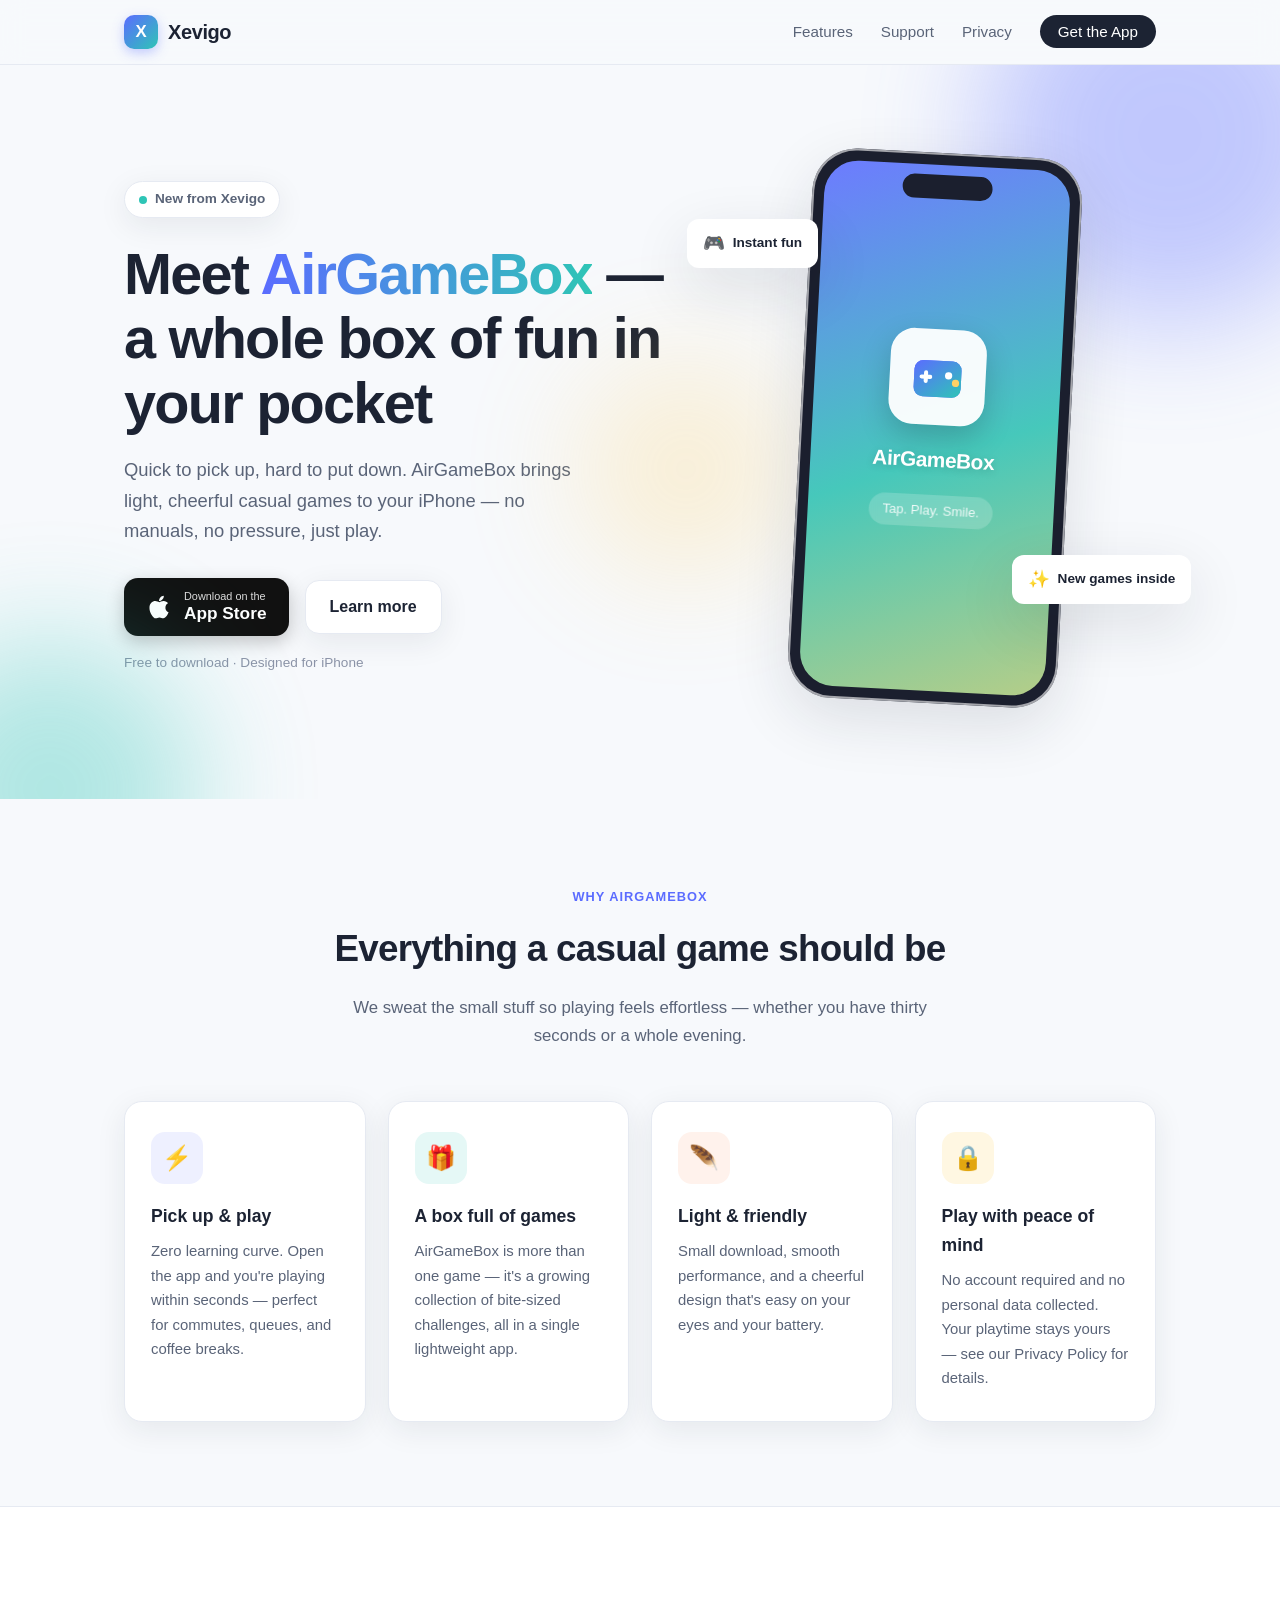
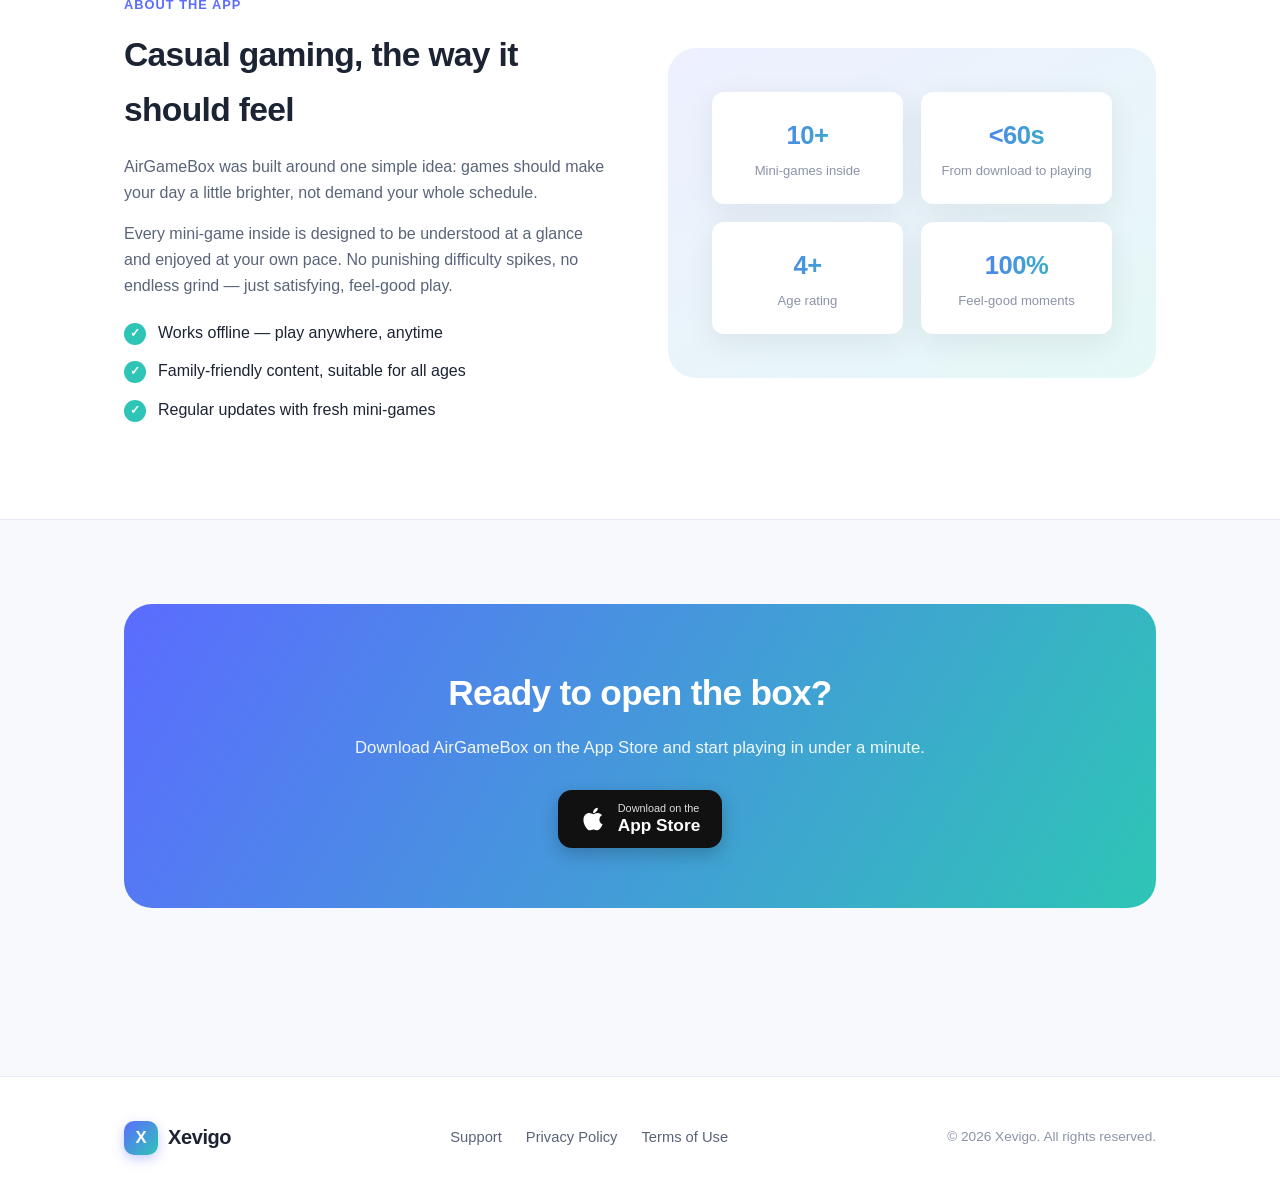
==== index.html @ 73c0d694 "establish airgamebox website" ====
<!DOCTYPE html>
<html lang="en">
<head>
  <meta charset="UTF-8">
  <meta name="viewport" content="width=device-width, initial-scale=1.0">
  <title>Xevigo — Home of AirGameBox</title>
  <meta name="description" content="Xevigo makes light, joyful mobile games. Download AirGameBox — a fresh box of casual fun, free on the App Store.">
  <link rel="icon" href="data:image/svg+xml,%3Csvg xmlns='http://www.w3.org/2000/svg' viewBox='0 0 64 64'%3E%3Crect width='64' height='64' rx='14' fill='%235b6cff'/%3E%3Ctext x='32' y='44' font-size='34' font-weight='bold' font-family='Arial' fill='white' text-anchor='middle'%3EX%3C/text%3E%3C/svg%3E">
  <link rel="stylesheet" href="/assets/style.css">
</head>
<body>

  <header class="site-header">
    <div class="container nav">
      <a href="/" class="logo">
        <span class="logo-mark">X</span>
        Xevigo
      </a>
      <ul class="nav-links">
        <li class="hide-mobile"><a href="/#features">Features</a></li>
        <li><a href="/support/">Support</a></li>
        <li class="hide-mobile"><a href="/privacy/">Privacy</a></li>
        <li><a href="/#download" class="nav-cta">Get the App</a></li>
      </ul>
    </div>
  </header>

  <!-- Hero -->
  <section class="hero">
    <div class="blob blob-1"></div>
    <div class="blob blob-2"></div>
    <div class="blob blob-3"></div>
    <div class="container hero-inner">
      <div class="hero-text">
        <span class="hero-badge"><span class="dot"></span> New from Xevigo</span>
        <h1>Meet <span class="grad">AirGameBox</span> — a whole box of fun in your pocket</h1>
        <p class="lede">Quick to pick up, hard to put down. AirGameBox brings light, cheerful casual games to your iPhone — no manuals, no pressure, just play.</p>
        <div class="hero-actions">
          <a href="#download" class="appstore-btn" aria-label="Download on the App Store">
            <svg class="apple-icon" viewBox="0 0 384 512" xmlns="http://www.w3.org/2000/svg" aria-hidden="true"><path d="M318.7 268.7c-.2-36.7 16.4-64.4 50-84.8-18.8-26.9-47.2-41.7-84.7-44.6-35.5-2.8-74.3 20.7-88.5 20.7-15 0-49.4-19.7-76.4-19.7C63.3 141.2 4 184.8 4 273.5q0 39.3 14.4 81.2c12.8 36.7 59 126.7 107.2 125.2 25.2-.6 43-17.9 75.8-17.9 31.8 0 48.3 17.9 76.4 17.9 48.6-.7 90.4-82.5 102.6-119.3-65.2-30.7-61.7-90-61.7-91.9zm-56.6-164.2c27.3-32.4 24.8-61.9 24-72.5-24.1 1.4-52 16.4-67.9 34.9-17.5 19.8-27.8 44.3-25.6 71.9 26.1 2 49.9-11.4 69.5-34.3z"/></svg>
            <span class="btn-text"><small>Download on the</small><strong>App Store</strong></span>
          </a>
          <a href="#about" class="btn-secondary">Learn more</a>
        </div>
        <p class="hero-note">Free to download · Designed for iPhone</p>
      </div>

      <div class="phone-wrap">
        <div class="phone">
          <div class="phone-screen">
            <div class="phone-notch"></div>
            <div class="app-icon-big">
              <svg viewBox="0 0 64 64" xmlns="http://www.w3.org/2000/svg" aria-hidden="true">
                <rect x="6" y="14" width="52" height="40" rx="10" fill="#5b6cff"/>
                <rect x="6" y="14" width="52" height="40" rx="10" fill="url(#g1)"/>
                <defs>
                  <linearGradient id="g1" x1="0" y1="0" x2="1" y2="1">
                    <stop offset="0" stop-color="#5b6cff"/>
                    <stop offset="1" stop-color="#2ec5b6"/>
                  </linearGradient>
                </defs>
                <circle cx="44" cy="30" r="4" fill="#fff"/>
                <circle cx="52" cy="38" r="4" fill="#ffd166"/>
                <rect x="12" y="30" width="14" height="4.5" rx="2.25" fill="#fff"/>
                <rect x="16.75" y="25.25" width="4.5" height="14" rx="2.25" fill="#fff"/>
              </svg>
            </div>
            <div class="app-name">AirGameBox</div>
            <div class="app-tag">Tap. Play. Smile.</div>
          </div>
        </div>
        <div class="float-chip chip-1"><span class="emoji">🎮</span> Instant fun</div>
        <div class="float-chip chip-2"><span class="emoji">✨</span> New games inside</div>
      </div>
    </div>
  </section>

  <!-- Features -->
  <section class="section" id="features">
    <div class="container">
      <div class="section-head">
        <span class="eyebrow">Why AirGameBox</span>
        <h2>Everything a casual game should be</h2>
        <p>We sweat the small stuff so playing feels effortless — whether you have thirty seconds or a whole evening.</p>
      </div>
      <div class="features-grid">
        <div class="feature-card">
          <div class="feature-icon fi-1">⚡️</div>
          <h3>Pick up &amp; play</h3>
          <p>Zero learning curve. Open the app and you're playing within seconds — perfect for commutes, queues, and coffee breaks.</p>
        </div>
        <div class="feature-card">
          <div class="feature-icon fi-2">🎁</div>
          <h3>A box full of games</h3>
          <p>AirGameBox is more than one game — it's a growing collection of bite-sized challenges, all in a single lightweight app.</p>
        </div>
        <div class="feature-card">
          <div class="feature-icon fi-3">🪶</div>
          <h3>Light &amp; friendly</h3>
          <p>Small download, smooth performance, and a cheerful design that's easy on your eyes and your battery.</p>
        </div>
        <div class="feature-card">
          <div class="feature-icon fi-4">🔒</div>
          <h3>Play with peace of mind</h3>
          <p>No account required and no personal data collected. Your playtime stays yours — see our Privacy Policy for details.</p>
        </div>
      </div>
    </div>
  </section>

  <!-- About -->
  <section class="section alt" id="about">
    <div class="container about-inner">
      <div class="about-text">
        <span class="eyebrow">About the app</span>
        <h2>Casual gaming, the way it should feel</h2>
        <p>AirGameBox was built around one simple idea: games should make your day a little brighter, not demand your whole schedule.</p>
        <p>Every mini-game inside is designed to be understood at a glance and enjoyed at your own pace. No punishing difficulty spikes, no endless grind — just satisfying, feel-good play.</p>
        <ul class="about-list">
          <li><span class="check">✓</span> Works offline — play anywhere, anytime</li>
          <li><span class="check">✓</span> Family-friendly content, suitable for all ages</li>
          <li><span class="check">✓</span> Regular updates with fresh mini-games</li>
        </ul>
      </div>
      <div class="about-visual">
        <div class="stat-card"><div class="num">10+</div><div class="lbl">Mini-games inside</div></div>
        <div class="stat-card"><div class="num">&lt;60s</div><div class="lbl">From download to playing</div></div>
        <div class="stat-card"><div class="num">4+</div><div class="lbl">Age rating</div></div>
        <div class="stat-card"><div class="num">100%</div><div class="lbl">Feel-good moments</div></div>
      </div>
    </div>
  </section>

  <!-- Download CTA -->
  <section class="section" id="download">
    <div class="container">
      <div class="cta-band">
        <h2>Ready to open the box?</h2>
        <p>Download AirGameBox on the App Store and start playing in under a minute.</p>
        <a href="#" class="appstore-btn" aria-label="Download AirGameBox on the App Store">
          <svg class="apple-icon" viewBox="0 0 384 512" xmlns="http://www.w3.org/2000/svg" aria-hidden="true"><path d="M318.7 268.7c-.2-36.7 16.4-64.4 50-84.8-18.8-26.9-47.2-41.7-84.7-44.6-35.5-2.8-74.3 20.7-88.5 20.7-15 0-49.4-19.7-76.4-19.7C63.3 141.2 4 184.8 4 273.5q0 39.3 14.4 81.2c12.8 36.7 59 126.7 107.2 125.2 25.2-.6 43-17.9 75.8-17.9 31.8 0 48.3 17.9 76.4 17.9 48.6-.7 90.4-82.5 102.6-119.3-65.2-30.7-61.7-90-61.7-91.9zm-56.6-164.2c27.3-32.4 24.8-61.9 24-72.5-24.1 1.4-52 16.4-67.9 34.9-17.5 19.8-27.8 44.3-25.6 71.9 26.1 2 49.9-11.4 69.5-34.3z"/></svg>
          <span class="btn-text"><small>Download on the</small><strong>App Store</strong></span>
        </a>
      </div>
    </div>
  </section>

  <footer class="site-footer">
    <div class="container footer-inner">
      <a href="/" class="logo">
        <span class="logo-mark">X</span>
        Xevigo
      </a>
      <ul class="footer-links">
        <li><a href="/support/">Support</a></li>
        <li><a href="/privacy/">Privacy Policy</a></li>
        <li><a href="/terms/">Terms of Use</a></li>
      </ul>
      <p class="footer-copy">© 2026 Xevigo. All rights reserved.</p>
    </div>
  </footer>

</body>
</html>
---- assets/style.css ----
/* ============================================
   Xevigo — Global Stylesheet
   Light, modern, friendly — for casual games
   ============================================ */

:root {
  --bg: #f7f9fc;
  --surface: #ffffff;
  --ink: #1c2333;
  --ink-soft: #5a6478;
  --ink-faint: #8b93a7;
  --brand: #5b6cff;
  --brand-dark: #4353e8;
  --accent: #ff7a59;
  --accent-2: #2ec5b6;
  --accent-3: #ffc94d;
  --line: #e6eaf2;
  --radius: 18px;
  --radius-sm: 12px;
  --shadow: 0 8px 30px rgba(28, 35, 51, 0.08);
  --shadow-lg: 0 20px 60px rgba(28, 35, 51, 0.12);
  --max-w: 1080px;
}

* { margin: 0; padding: 0; box-sizing: border-box; }

html { scroll-behavior: smooth; }

body {
  font-family: -apple-system, BlinkMacSystemFont, "Segoe UI", Roboto,
    "Helvetica Neue", Arial, "PingFang SC", "Hiragino Sans GB",
    "Microsoft YaHei", sans-serif;
  background: var(--bg);
  color: var(--ink);
  line-height: 1.65;
  -webkit-font-smoothing: antialiased;
}

img, svg { display: block; max-width: 100%; }

a { color: var(--brand); text-decoration: none; }
a:hover { color: var(--brand-dark); }

.container {
  max-width: var(--max-w);
  margin: 0 auto;
  padding: 0 24px;
}

/* ---------- Header ---------- */
.site-header {
  position: sticky;
  top: 0;
  z-index: 50;
  background: rgba(247, 249, 252, 0.85);
  backdrop-filter: blur(12px);
  -webkit-backdrop-filter: blur(12px);
  border-bottom: 1px solid var(--line);
}

.nav {
  display: flex;
  align-items: center;
  justify-content: space-between;
  height: 64px;
}

.logo {
  display: flex;
  align-items: center;
  gap: 10px;
  font-weight: 800;
  font-size: 1.25rem;
  color: var(--ink);
  letter-spacing: -0.02em;
}
.logo:hover { color: var(--ink); }

.logo-mark {
  width: 34px;
  height: 34px;
  border-radius: 10px;
  background: linear-gradient(135deg, var(--brand) 0%, var(--accent-2) 100%);
  display: flex;
  align-items: center;
  justify-content: center;
  color: #fff;
  font-weight: 800;
  font-size: 1.05rem;
  box-shadow: 0 4px 12px rgba(91, 108, 255, 0.35);
}

.nav-links {
  display: flex;
  align-items: center;
  gap: 28px;
  list-style: none;
}

.nav-links a {
  color: var(--ink-soft);
  font-weight: 500;
  font-size: 0.95rem;
}
.nav-links a:hover { color: var(--ink); }

.nav-cta {
  background: var(--ink);
  color: #fff !important;
  padding: 8px 18px;
  border-radius: 999px;
  font-weight: 600;
}
.nav-cta:hover { background: #303952; }

/* ---------- Hero ---------- */
.hero {
  position: relative;
  overflow: hidden;
  padding: 88px 0 96px;
}

.hero-inner {
  display: grid;
  grid-template-columns: 1.1fr 0.9fr;
  gap: 48px;
  align-items: center;
}

.hero-badge {
  display: inline-flex;
  align-items: center;
  gap: 8px;
  background: #fff;
  border: 1px solid var(--line);
  border-radius: 999px;
  padding: 6px 14px;
  font-size: 0.85rem;
  font-weight: 600;
  color: var(--ink-soft);
  box-shadow: var(--shadow);
  margin-bottom: 24px;
}
.hero-badge .dot {
  width: 8px; height: 8px; border-radius: 50%;
  background: var(--accent-2);
}

.hero h1 {
  font-size: clamp(2.4rem, 5.5vw, 3.6rem);
  line-height: 1.12;
  letter-spacing: -0.03em;
  font-weight: 800;
  margin-bottom: 20px;
}

.hero h1 .grad {
  background: linear-gradient(90deg, var(--brand), var(--accent-2));
  -webkit-background-clip: text;
  background-clip: text;
  color: transparent;
}

.hero p.lede {
  font-size: 1.15rem;
  color: var(--ink-soft);
  max-width: 480px;
  margin-bottom: 32px;
}

.hero-actions {
  display: flex;
  align-items: center;
  gap: 16px;
  flex-wrap: wrap;
}

/* App Store badge (placeholder) */
.appstore-btn {
  display: inline-flex;
  align-items: center;
  gap: 12px;
  background: #111;
  color: #fff !important;
  border-radius: 14px;
  padding: 12px 22px;
  transition: transform 0.15s ease, box-shadow 0.15s ease;
  box-shadow: 0 6px 18px rgba(0, 0, 0, 0.22);
}
.appstore-btn:hover {
  transform: translateY(-2px);
  box-shadow: 0 10px 26px rgba(0, 0, 0, 0.3);
}
.appstore-btn .apple-icon { width: 26px; height: 26px; fill: #fff; }
.appstore-btn .btn-text { line-height: 1.2; text-align: left; }
.appstore-btn .btn-text small {
  display: block; font-size: 0.68rem; font-weight: 400; opacity: 0.85;
}
.appstore-btn .btn-text strong { font-size: 1.08rem; font-weight: 600; }

.btn-secondary {
  display: inline-flex;
  align-items: center;
  padding: 13px 24px;
  border-radius: 14px;
  background: #fff;
  border: 1px solid var(--line);
  color: var(--ink);
  font-weight: 600;
  box-shadow: var(--shadow);
  transition: transform 0.15s ease;
}
.btn-secondary:hover { transform: translateY(-2px); color: var(--brand); }

.hero-note {
  margin-top: 16px;
  font-size: 0.85rem;
  color: var(--ink-faint);
}

/* Floating decorative blobs */
.blob {
  position: absolute;
  border-radius: 50%;
  filter: blur(60px);
  opacity: 0.35;
  pointer-events: none;
}
.blob-1 { width: 380px; height: 380px; background: var(--brand); top: -120px; right: -80px; }
.blob-2 { width: 300px; height: 300px; background: var(--accent-2); bottom: -140px; left: -100px; }
.blob-3 { width: 220px; height: 220px; background: var(--accent-3); top: 40%; left: 45%; opacity: 0.22; }

/* Phone mockup */
.phone-wrap { display: flex; justify-content: center; position: relative; }

.phone {
  width: 270px;
  height: 550px;
  background: #1b1f2e;
  border-radius: 44px;
  padding: 12px;
  box-shadow: var(--shadow-lg), 0 0 0 2px rgba(255, 255, 255, 0.6) inset;
  transform: rotate(3deg);
}

.phone-screen {
  width: 100%;
  height: 100%;
  border-radius: 34px;
  background: linear-gradient(160deg, #6d7bff 0%, #46c8bb 55%, #ffd166 130%);
  position: relative;
  overflow: hidden;
  display: flex;
  flex-direction: column;
  align-items: center;
  justify-content: center;
  gap: 18px;
}

.phone-notch {
  position: absolute;
  top: 10px; left: 50%;
  transform: translateX(-50%);
  width: 90px; height: 24px;
  background: #1b1f2e;
  border-radius: 999px;
}

.app-icon-big {
  width: 96px; height: 96px;
  border-radius: 24px;
  background: rgba(255, 255, 255, 0.95);
  display: flex; align-items: center; justify-content: center;
  box-shadow: 0 12px 30px rgba(0, 0, 0, 0.18);
}
.app-icon-big svg { width: 58px; height: 58px; }

.phone-screen .app-name {
  color: #fff; font-weight: 800; font-size: 1.3rem;
  letter-spacing: -0.02em;
  text-shadow: 0 2px 8px rgba(0, 0, 0, 0.15);
}

.phone-screen .app-tag {
  color: rgba(255, 255, 255, 0.9);
  font-size: 0.82rem;
  background: rgba(255, 255, 255, 0.18);
  padding: 5px 14px;
  border-radius: 999px;
  backdrop-filter: blur(4px);
}

.float-chip {
  position: absolute;
  background: #fff;
  border-radius: var(--radius-sm);
  box-shadow: var(--shadow-lg);
  padding: 10px 16px;
  font-size: 0.85rem;
  font-weight: 600;
  display: flex;
  align-items: center;
  gap: 8px;
  animation: floaty 4s ease-in-out infinite;
}
.float-chip .emoji { font-size: 1.1rem; }
.chip-1 { top: 12%; left: -6%; animation-delay: 0s; }
.chip-2 { bottom: 18%; right: -8%; animation-delay: 1.6s; }

@keyframes floaty {
  0%, 100% { transform: translateY(0); }
  50% { transform: translateY(-10px); }
}

/* ---------- Sections ---------- */
.section { padding: 84px 0; }
.section.alt { background: var(--surface); border-top: 1px solid var(--line); border-bottom: 1px solid var(--line); }

.section-head { text-align: center; max-width: 620px; margin: 0 auto 52px; }

.eyebrow {
  display: inline-block;
  font-size: 0.8rem;
  font-weight: 700;
  letter-spacing: 0.08em;
  text-transform: uppercase;
  color: var(--brand);
  margin-bottom: 12px;
}

.section-head h2 {
  font-size: clamp(1.7rem, 3.5vw, 2.3rem);
  letter-spacing: -0.02em;
  font-weight: 800;
  margin-bottom: 14px;
}

.section-head p { color: var(--ink-soft); font-size: 1.05rem; }

/* Feature cards */
.features-grid {
  display: grid;
  grid-template-columns: repeat(4, 1fr);
  gap: 22px;
}

.feature-card {
  background: var(--surface);
  border: 1px solid var(--line);
  border-radius: var(--radius);
  padding: 30px 26px;
  box-shadow: var(--shadow);
  transition: transform 0.2s ease, box-shadow 0.2s ease;
}
.feature-card:hover {
  transform: translateY(-5px);
  box-shadow: var(--shadow-lg);
}

.feature-icon {
  width: 52px; height: 52px;
  border-radius: 14px;
  display: flex; align-items: center; justify-content: center;
  font-size: 1.5rem;
  margin-bottom: 18px;
}
.fi-1 { background: #eef0ff; }
.fi-2 { background: #e5f8f6; }
.fi-3 { background: #fff2ec; }
.fi-4 { background: #fff7e2; }

.feature-card h3 { font-size: 1.1rem; font-weight: 700; margin-bottom: 8px; }
.feature-card p { color: var(--ink-soft); font-size: 0.93rem; }

/* About split */
.about-inner {
  display: grid;
  grid-template-columns: 1fr 1fr;
  gap: 56px;
  align-items: center;
}

.about-text h2 {
  font-size: clamp(1.6rem, 3vw, 2.1rem);
  font-weight: 800;
  letter-spacing: -0.02em;
  margin-bottom: 16px;
}
.about-text p { color: var(--ink-soft); margin-bottom: 14px; }

.about-list { list-style: none; margin-top: 20px; }
.about-list li {
  display: flex; gap: 12px; align-items: flex-start;
  margin-bottom: 12px; color: var(--ink);
  font-weight: 500;
}
.about-list .check {
  flex: none;
  width: 22px; height: 22px; border-radius: 50%;
  background: var(--accent-2); color: #fff;
  display: flex; align-items: center; justify-content: center;
  font-size: 0.75rem; font-weight: 800;
  margin-top: 3px;
}

.about-visual {
  background: linear-gradient(150deg, #eef0ff 0%, #e5f8f6 100%);
  border-radius: 28px;
  padding: 44px;
  display: grid;
  grid-template-columns: 1fr 1fr;
  gap: 18px;
}

.stat-card {
  background: #fff;
  border-radius: var(--radius-sm);
  padding: 22px 20px;
  box-shadow: var(--shadow);
  text-align: center;
}
.stat-card .num {
  font-size: 1.6rem; font-weight: 800; letter-spacing: -0.02em;
  background: linear-gradient(90deg, var(--brand), var(--accent-2));
  -webkit-background-clip: text; background-clip: text; color: transparent;
}
.stat-card .lbl { font-size: 0.82rem; color: var(--ink-faint); margin-top: 4px; }

/* CTA band */
.cta-band {
  background: linear-gradient(120deg, var(--brand) 0%, var(--accent-2) 100%);
  border-radius: 28px;
  padding: 60px 48px;
  text-align: center;
  color: #fff;
  position: relative;
  overflow: hidden;
}
.cta-band h2 {
  font-size: clamp(1.6rem, 3.5vw, 2.2rem);
  font-weight: 800;
  letter-spacing: -0.02em;
  margin-bottom: 12px;
}
.cta-band p { opacity: 0.92; margin-bottom: 28px; font-size: 1.05rem; }
.cta-band .appstore-btn { background: #111; }

/* ---------- Footer ---------- */
.site-footer {
  background: var(--surface);
  border-top: 1px solid var(--line);
  padding: 44px 0 36px;
  margin-top: 84px;
}

.footer-inner {
  display: flex;
  align-items: center;
  justify-content: space-between;
  gap: 24px;
  flex-wrap: wrap;
}

.footer-links {
  display: flex;
  gap: 24px;
  list-style: none;
  flex-wrap: wrap;
}
.footer-links a { color: var(--ink-soft); font-size: 0.92rem; }
.footer-links a:hover { color: var(--ink); }

.footer-copy { color: var(--ink-faint); font-size: 0.85rem; }

/* ---------- Legal / content pages ---------- */
.page-hero {
  background: linear-gradient(160deg, #eef0ff 0%, #e5f8f6 100%);
  padding: 64px 0 56px;
  border-bottom: 1px solid var(--line);
}
.page-hero h1 {
  font-size: clamp(1.9rem, 4vw, 2.6rem);
  font-weight: 800;
  letter-spacing: -0.02em;
  margin-bottom: 10px;
}
.page-hero .meta { color: var(--ink-soft); font-size: 0.95rem; }

.content {
  max-width: 760px;
  margin: 0 auto;
  padding: 56px 24px 40px;
}

.content h2 {
  font-size: 1.35rem;
  font-weight: 700;
  margin: 40px 0 14px;
  letter-spacing: -0.01em;
}
.content h2:first-child { margin-top: 0; }

.content h3 { font-size: 1.08rem; font-weight: 700; margin: 26px 0 10px; }

.content p { color: var(--ink-soft); margin-bottom: 14px; }

.content ul, .content ol { margin: 0 0 16px 22px; color: var(--ink-soft); }
.content li { margin-bottom: 8px; }

.content strong { color: var(--ink); }

.notice-card {
  background: #fff;
  border: 1px solid var(--line);
  border-left: 4px solid var(--brand);
  border-radius: var(--radius-sm);
  padding: 18px 22px;
  margin: 22px 0;
  box-shadow: var(--shadow);
}
.notice-card p { margin: 0; }

/* Support cards */
.support-grid {
  display: grid;
  grid-template-columns: 1fr 1fr;
  gap: 22px;
  margin: 28px 0 8px;
}

.support-card {
  background: #fff;
  border: 1px solid var(--line);
  border-radius: var(--radius);
  padding: 28px 26px;
  box-shadow: var(--shadow);
}
.support-card .feature-icon { margin-bottom: 14px; }
.support-card h3 { margin: 0 0 8px; font-size: 1.08rem; }
.support-card p { font-size: 0.93rem; margin-bottom: 10px; }
.support-card a.card-link { font-weight: 600; font-size: 0.93rem; }

/* FAQ */
details.faq {
  background: #fff;
  border: 1px solid var(--line);
  border-radius: var(--radius-sm);
  padding: 18px 22px;
  margin-bottom: 12px;
  box-shadow: var(--shadow);
}
details.faq summary {
  cursor: pointer;
  font-weight: 600;
  color: var(--ink);
  list-style: none;
  display: flex;
  justify-content: space-between;
  align-items: center;
  gap: 12px;
}
details.faq summary::-webkit-details-marker { display: none; }
details.faq summary::after {
  content: "+";
  font-size: 1.3rem;
  color: var(--brand);
  font-weight: 400;
  transition: transform 0.2s ease;
}
details.faq[open] summary::after { transform: rotate(45deg); }
details.faq p { margin: 12px 0 0; }

/* ---------- Responsive ---------- */
@media (max-width: 900px) {
  .hero-inner { grid-template-columns: 1fr; text-align: center; }
  .hero p.lede { margin-left: auto; margin-right: auto; }
  .hero-actions { justify-content: center; }
  .phone-wrap { margin-top: 40px; }
  .features-grid { grid-template-columns: repeat(2, 1fr); }
  .about-inner { grid-template-columns: 1fr; gap: 40px; }
}

@media (max-width: 600px) {
  .nav-links { gap: 16px; }
  .nav-links .hide-mobile { display: none; }
  .hero { padding: 56px 0 64px; }
  .features-grid { grid-template-columns: 1fr; }
  .support-grid { grid-template-columns: 1fr; }
  .about-visual { grid-template-columns: 1fr 1fr; padding: 28px; }
  .cta-band { padding: 44px 24px; }
  .phone { width: 235px; height: 480px; }
  .float-chip { display: none; }
  .footer-inner { flex-direction: column; align-items: flex-start; }
}
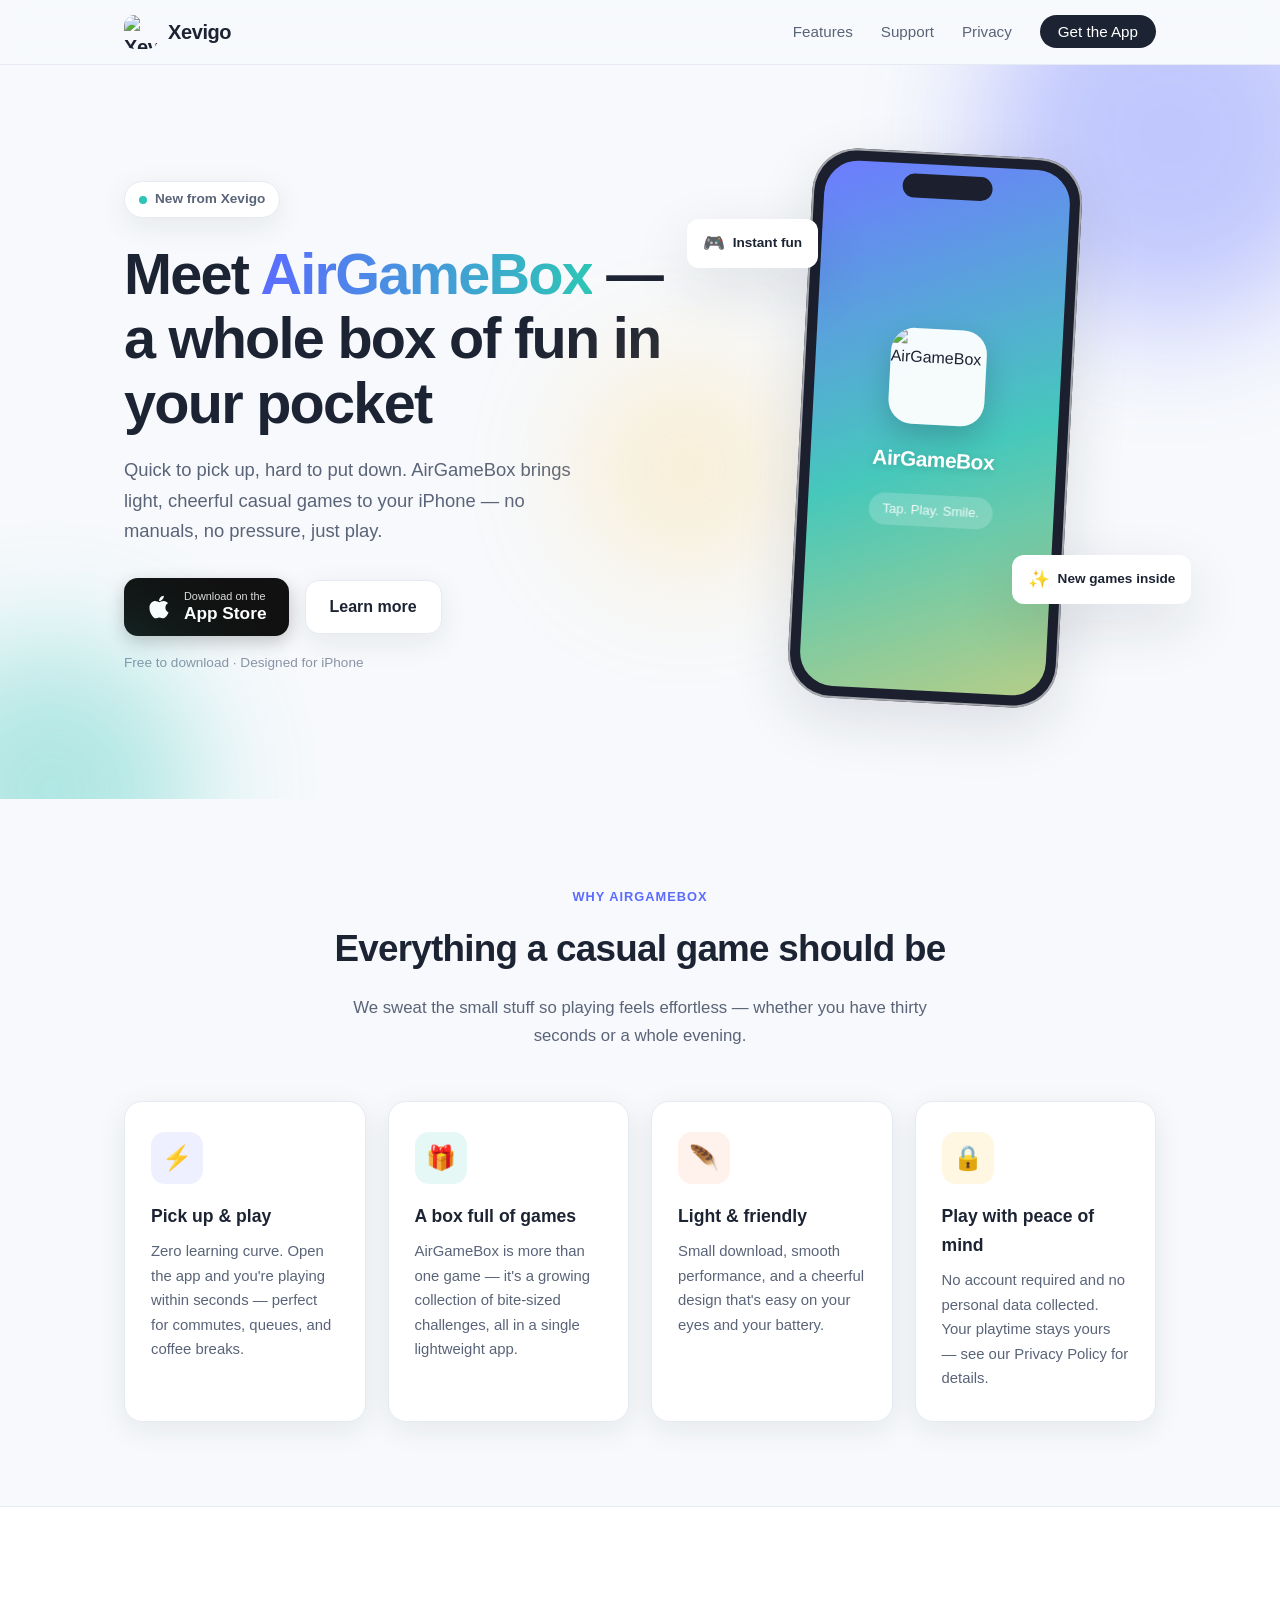
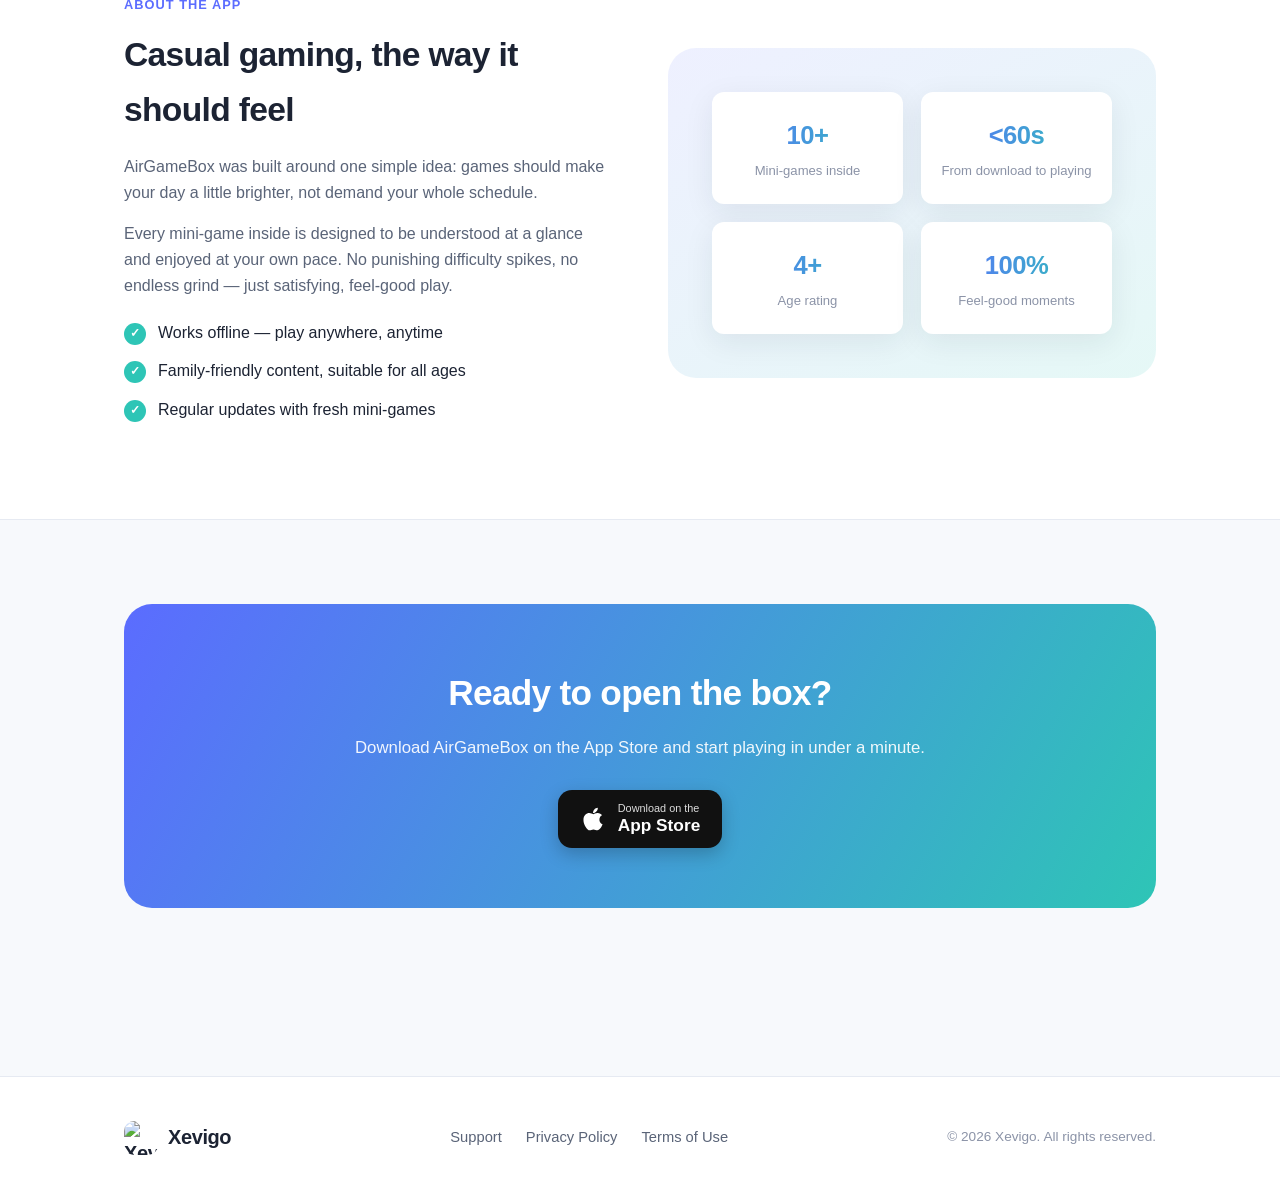
==== commit 71d9bd27: "update website global logo icon" ====
--- a/index.html
+++ b/index.html
@@ -5,7 +5,7 @@
   <meta name="viewport" content="width=device-width, initial-scale=1.0">
   <title>Xevigo — Home of AirGameBox</title>
   <meta name="description" content="Xevigo makes light, joyful mobile games. Download AirGameBox — a fresh box of casual fun, free on the App Store.">
-  <link rel="icon" href="data:image/svg+xml,%3Csvg xmlns='http://www.w3.org/2000/svg' viewBox='0 0 64 64'%3E%3Crect width='64' height='64' rx='14' fill='%235b6cff'/%3E%3Ctext x='32' y='44' font-size='34' font-weight='bold' font-family='Arial' fill='white' text-anchor='middle'%3EX%3C/text%3E%3C/svg%3E">
+  <link rel="icon" href="/assets/xevigo-logo.png">
   <link rel="stylesheet" href="/assets/style.css">
 </head>
 <body>
@@ -13,7 +13,7 @@
   <header class="site-header">
     <div class="container nav">
       <a href="/" class="logo">
-        <span class="logo-mark">X</span>
+        <img src="/assets/xevigo-logo.png" alt="Xevigo" class="logo-mark">
         Xevigo
       </a>
       <ul class="nav-links">
@@ -50,20 +50,7 @@
           <div class="phone-screen">
             <div class="phone-notch"></div>
             <div class="app-icon-big">
-              <svg viewBox="0 0 64 64" xmlns="http://www.w3.org/2000/svg" aria-hidden="true">
-                <rect x="6" y="14" width="52" height="40" rx="10" fill="#5b6cff"/>
-                <rect x="6" y="14" width="52" height="40" rx="10" fill="url(#g1)"/>
-                <defs>
-                  <linearGradient id="g1" x1="0" y1="0" x2="1" y2="1">
-                    <stop offset="0" stop-color="#5b6cff"/>
-                    <stop offset="1" stop-color="#2ec5b6"/>
-                  </linearGradient>
-                </defs>
-                <circle cx="44" cy="30" r="4" fill="#fff"/>
-                <circle cx="52" cy="38" r="4" fill="#ffd166"/>
-                <rect x="12" y="30" width="14" height="4.5" rx="2.25" fill="#fff"/>
-                <rect x="16.75" y="25.25" width="4.5" height="14" rx="2.25" fill="#fff"/>
-              </svg>
+              <img src="/assets/icon.png" alt="AirGameBox" style="width: 100%; height: 100%; border-radius: 24px; object-fit: cover;">
             </div>
             <div class="app-name">AirGameBox</div>
             <div class="app-tag">Tap. Play. Smile.</div>
@@ -148,7 +135,7 @@
   <footer class="site-footer">
     <div class="container footer-inner">
       <a href="/" class="logo">
-        <span class="logo-mark">X</span>
+        <img src="/assets/xevigo-logo.png" alt="Xevigo" class="logo-mark">
         Xevigo
       </a>
       <ul class="footer-links">
--- a/assets/style.css
+++ b/assets/style.css
@@ -80,14 +80,7 @@
   width: 34px;
   height: 34px;
   border-radius: 10px;
-  background: linear-gradient(135deg, var(--brand) 0%, var(--accent-2) 100%);
-  display: flex;
-  align-items: center;
-  justify-content: center;
-  color: #fff;
-  font-weight: 800;
-  font-size: 1.05rem;
-  box-shadow: 0 4px 12px rgba(91, 108, 255, 0.35);
+  object-fit: cover;
 }
 
 .nav-links {
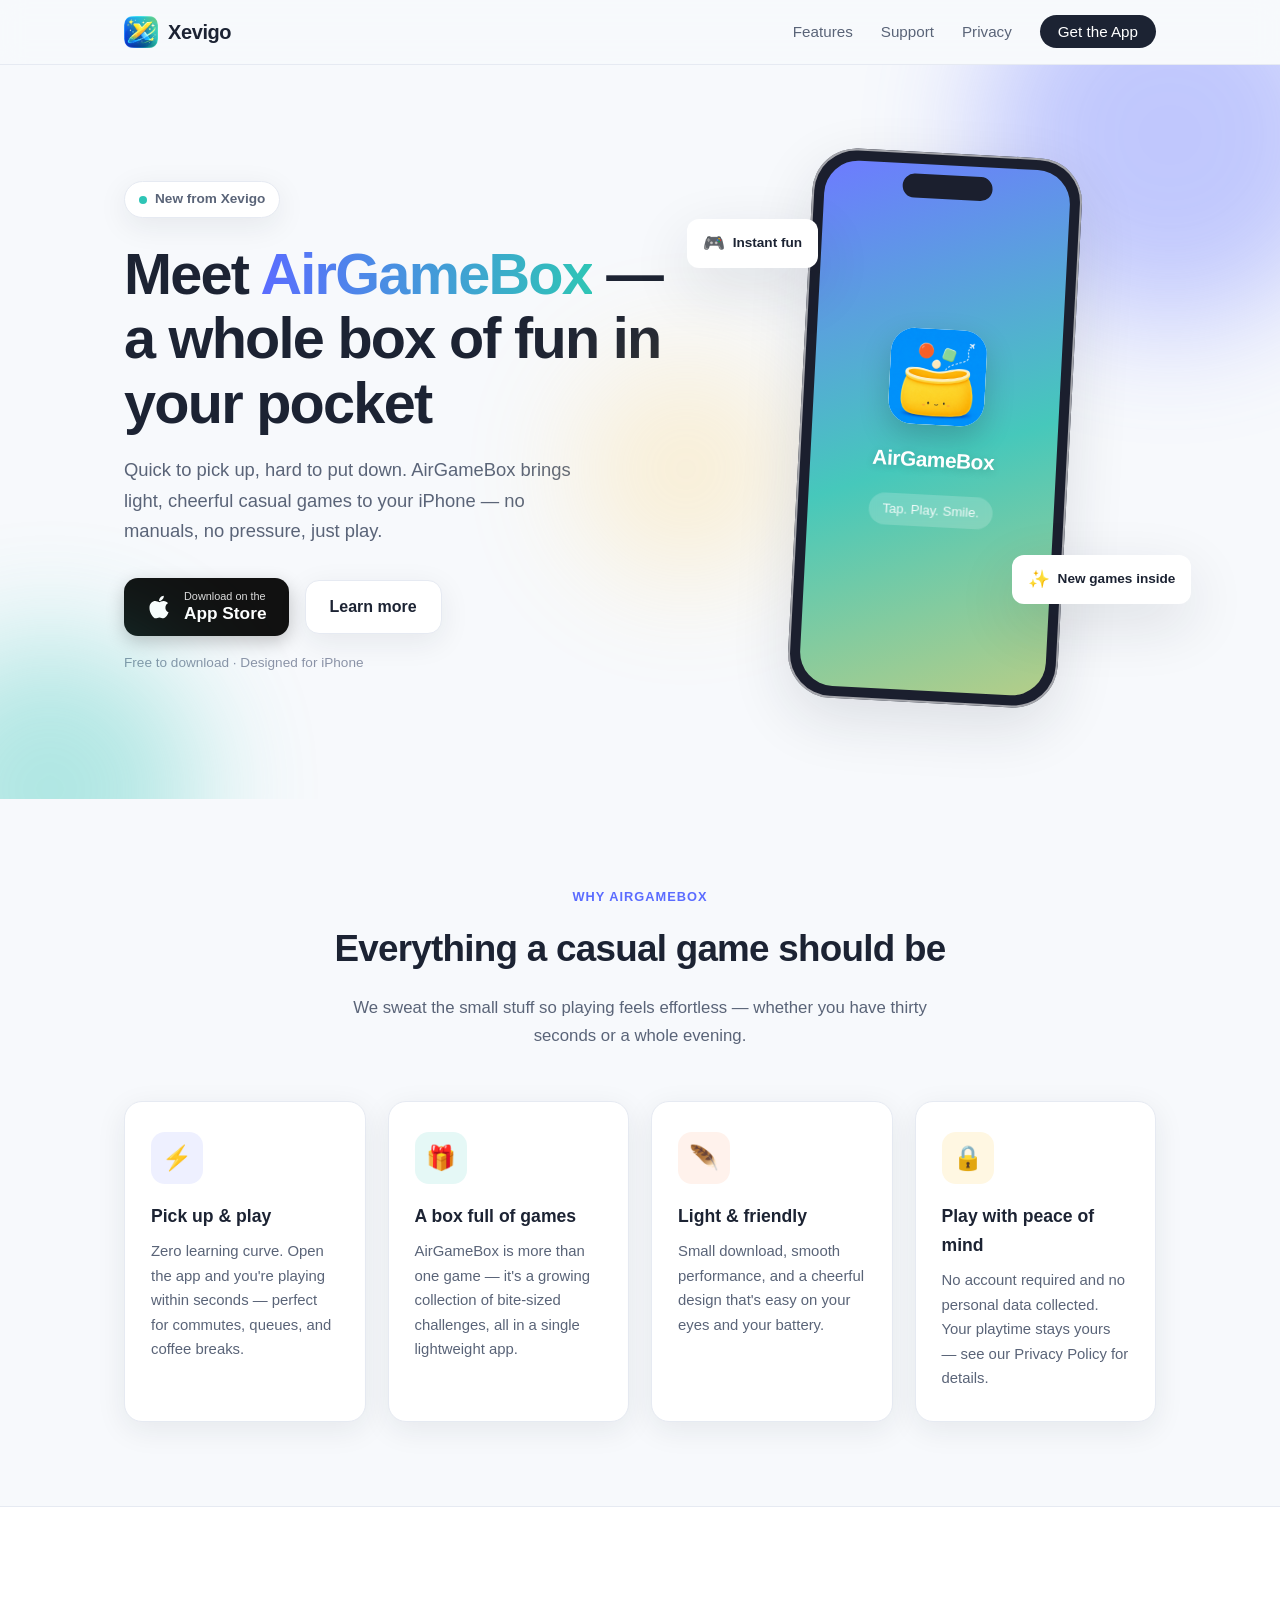
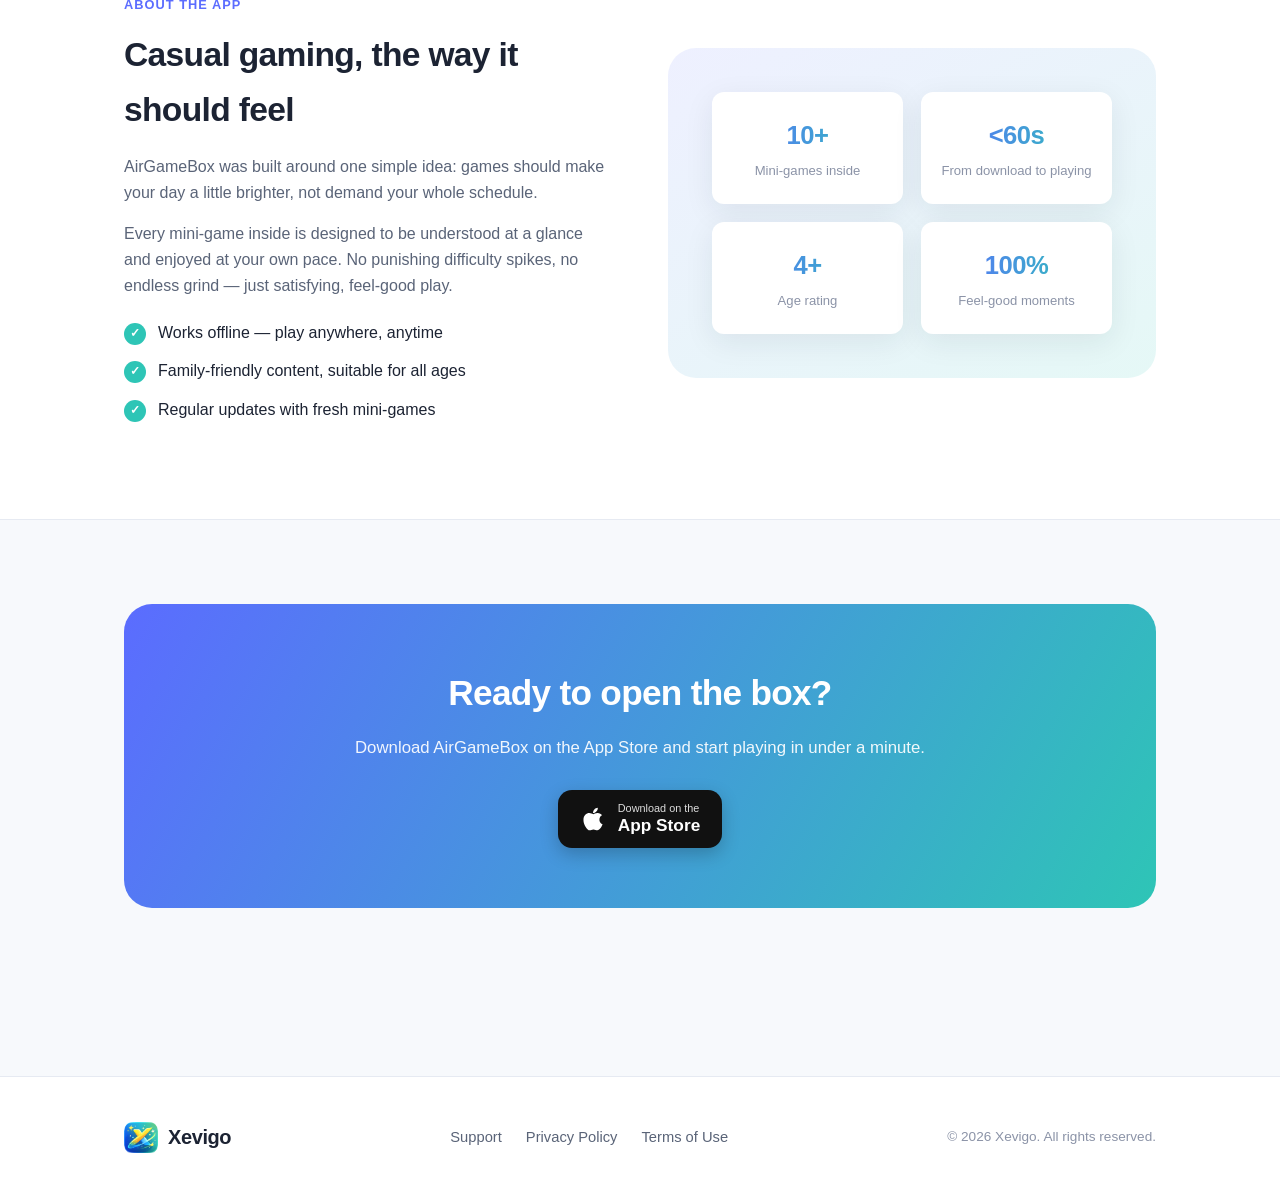
==== commit 374058c9: "added favicon and site-log" ====
--- a/index.html
+++ b/index.html
@@ -5,7 +5,11 @@
   <meta name="viewport" content="width=device-width, initial-scale=1.0">
   <title>Xevigo — Home of AirGameBox</title>
   <meta name="description" content="Xevigo makes light, joyful mobile games. Download AirGameBox — a fresh box of casual fun, free on the App Store.">
-  <link rel="icon" href="/assets/xevigo-logo.png">
+  <link rel="icon" href="/assets/images/favicon.ico" sizes="any">
+  <link rel="icon" type="image/png" sizes="32x32" href="/assets/images/favicon-32x32.png">
+  <link rel="icon" type="image/png" sizes="16x16" href="/assets/images/favicon-16x16.png">
+  <link rel="apple-touch-icon" href="/assets/images/apple-touch-icon.png">
+  <meta name="theme-color" content="#19c7b4">
   <link rel="stylesheet" href="/assets/style.css">
 </head>
 <body>
@@ -13,7 +17,7 @@
   <header class="site-header">
     <div class="container nav">
       <a href="/" class="logo">
-        <img src="/assets/xevigo-logo.png" alt="Xevigo" class="logo-mark">
+        <img src="/assets/images/site-logo.png" alt="Xevigo logo" class="logo-mark">
         Xevigo
       </a>
       <ul class="nav-links">
@@ -135,7 +139,7 @@
   <footer class="site-footer">
     <div class="container footer-inner">
       <a href="/" class="logo">
-        <img src="/assets/xevigo-logo.png" alt="Xevigo" class="logo-mark">
+        <img src="/assets/images/site-logo.png" alt="Xevigo logo" class="logo-mark">
         Xevigo
       </a>
       <ul class="footer-links">
--- a/assets/style.css
+++ b/assets/style.css
@@ -80,7 +80,7 @@
   width: 34px;
   height: 34px;
   border-radius: 10px;
-  object-fit: cover;
+  object-fit: contain;
 }
 
 .nav-links {
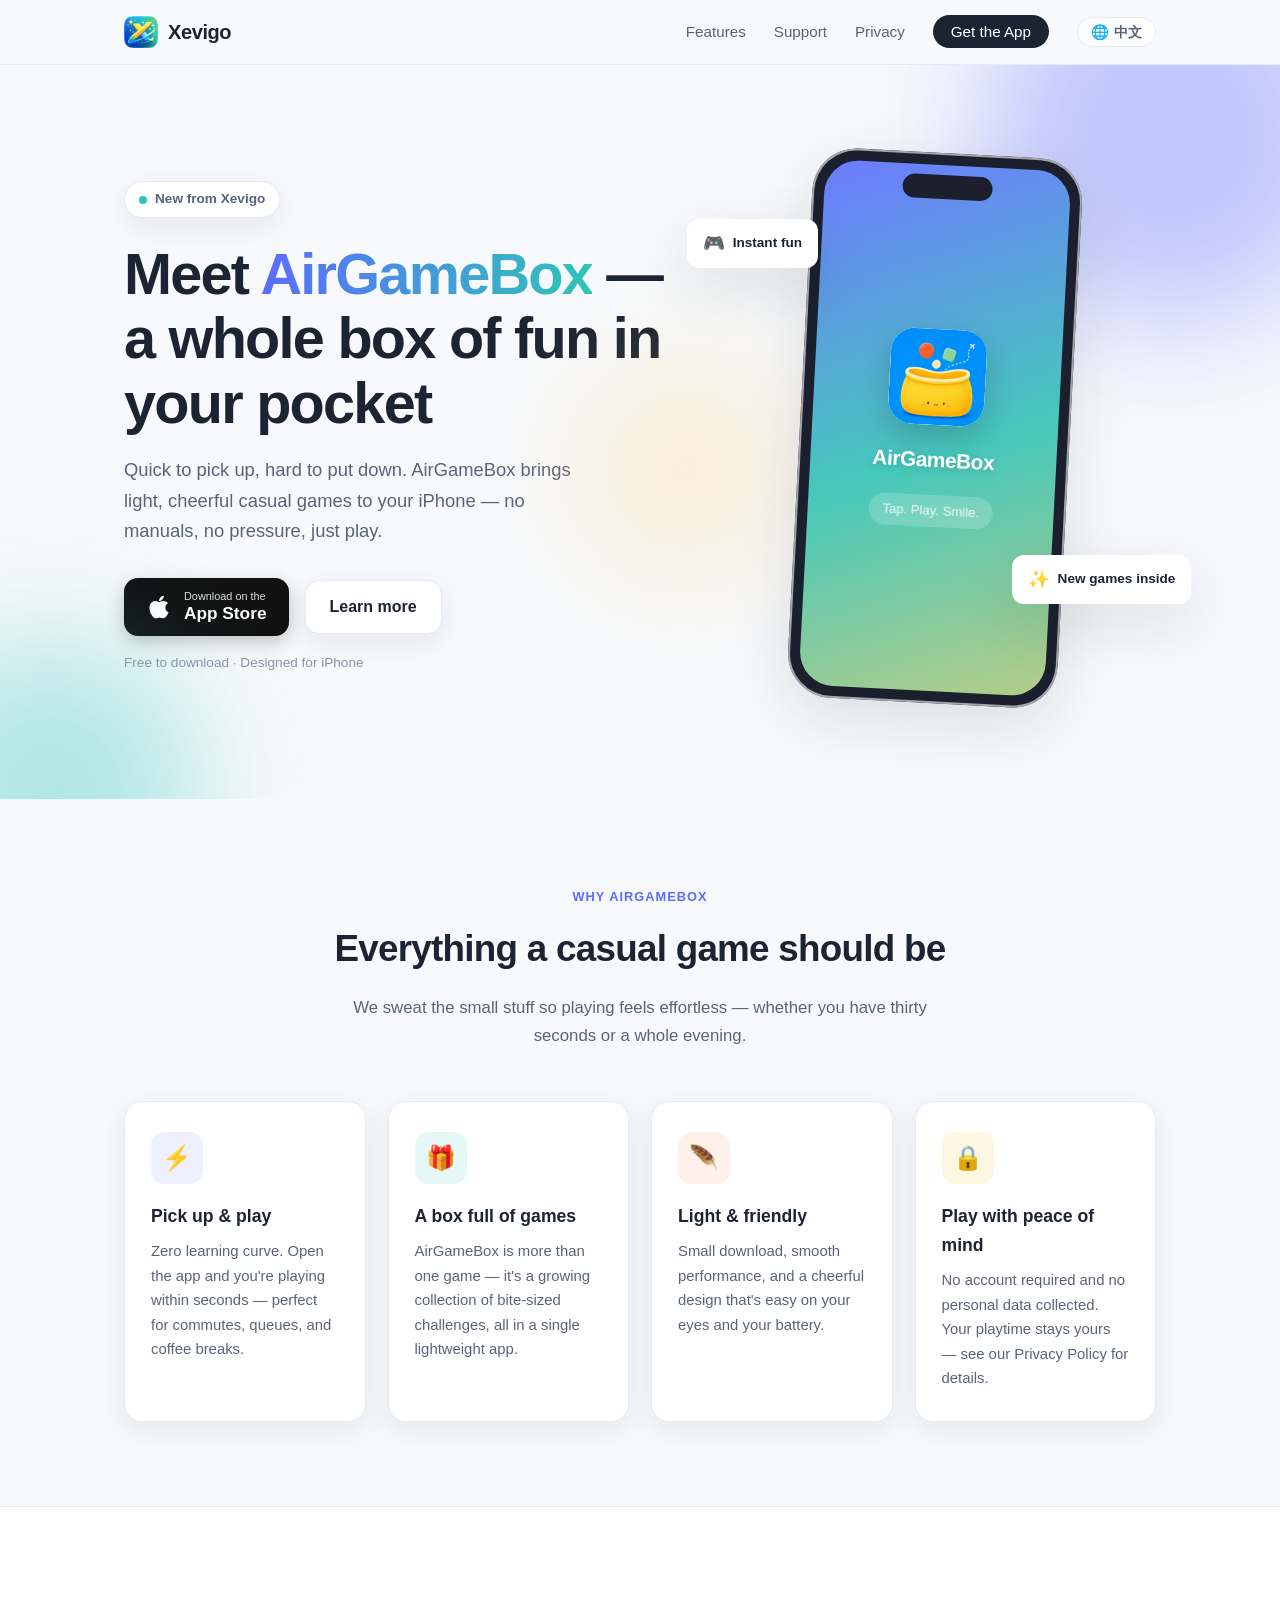
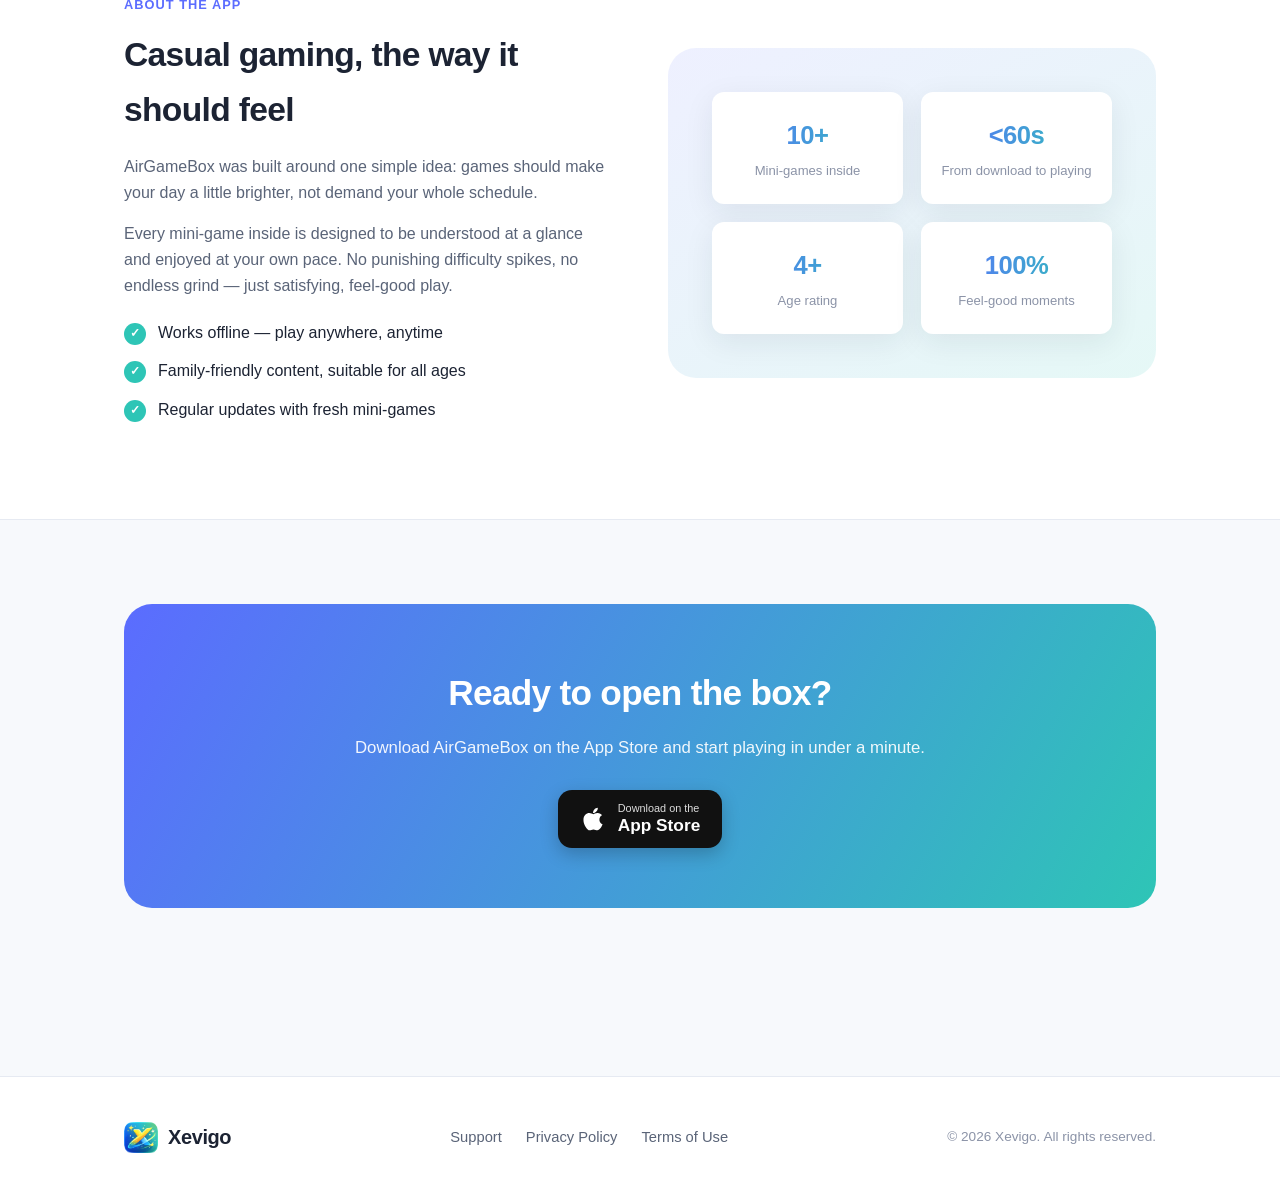
==== commit 4e83b260: "support for Chinese and English" ====
--- a/index.html
+++ b/index.html
@@ -1,9 +1,22 @@
 <!DOCTYPE html>
-<html lang="en">
+<html lang="en" data-title-en="Xevigo — Home of AirGameBox" data-title-zh="Xevigo —— AirGameBox 官方网站">
 <head>
   <meta charset="UTF-8">
   <meta name="viewport" content="width=device-width, initial-scale=1.0">
   <title>Xevigo — Home of AirGameBox</title>
+  <script>
+    (function () {
+      try {
+        var el = document.documentElement;
+        var saved = localStorage.getItem('xv-locale');
+        var loc = saved || ((navigator.language || 'en').toLowerCase().indexOf('zh') === 0 ? 'zh' : 'en');
+        el.setAttribute('data-locale', loc);
+        el.setAttribute('lang', loc === 'zh' ? 'zh-Hans' : 'en');
+        var te = el.getAttribute('data-title-en'), tz = el.getAttribute('data-title-zh');
+        if (te && tz) document.title = loc === 'zh' ? tz : te;
+      } catch (e) {}
+    })();
+  </script>
   <meta name="description" content="Xevigo makes light, joyful mobile games. Download AirGameBox — a fresh box of casual fun, free on the App Store.">
   <link rel="icon" href="/assets/images/favicon.ico" sizes="any">
   <link rel="icon" type="image/png" sizes="32x32" href="/assets/images/favicon-32x32.png">
@@ -21,10 +34,11 @@
         Xevigo
       </a>
       <ul class="nav-links">
-        <li class="hide-mobile"><a href="/#features">Features</a></li>
-        <li><a href="/support/">Support</a></li>
-        <li class="hide-mobile"><a href="/privacy/">Privacy</a></li>
-        <li><a href="/#download" class="nav-cta">Get the App</a></li>
+        <li class="hide-mobile"><a href="/#features"><span data-l="en">Features</span><span data-l="zh">功能</span></a></li>
+        <li><a href="/support/"><span data-l="en">Support</span><span data-l="zh">支持</span></a></li>
+        <li class="hide-mobile"><a href="/privacy/"><span data-l="en">Privacy</span><span data-l="zh">隐私</span></a></li>
+        <li><a href="/#download" class="nav-cta"><span data-l="en">Get the App</span><span data-l="zh">获取应用</span></a></li>
+        <li><button class="lang-toggle" type="button" aria-label="Switch language / 切换语言">🌐 <span data-l="en">中文</span><span data-l="zh">EN</span></button></li>
       </ul>
     </div>
   </header>
@@ -36,17 +50,19 @@
     <div class="blob blob-3"></div>
     <div class="container hero-inner">
       <div class="hero-text">
-        <span class="hero-badge"><span class="dot"></span> New from Xevigo</span>
-        <h1>Meet <span class="grad">AirGameBox</span> — a whole box of fun in your pocket</h1>
-        <p class="lede">Quick to pick up, hard to put down. AirGameBox brings light, cheerful casual games to your iPhone — no manuals, no pressure, just play.</p>
+        <span class="hero-badge"><span class="dot"></span> <span data-l="en">New from Xevigo</span><span data-l="zh">来自 Xevigo 的新作</span></span>
+        <h1 data-l="en">Meet <span class="grad">AirGameBox</span> — a whole box of fun in your pocket</h1>
+        <h1 data-l="zh">遇见 <span class="grad">AirGameBox</span>：口袋里的欢乐盒子</h1>
+        <p class="lede" data-l="en">Quick to pick up, hard to put down. AirGameBox brings light, cheerful casual games to your iPhone — no manuals, no pressure, just play.</p>
+        <p class="lede" data-l="zh">上手快，放不下。AirGameBox 为你的 iPhone 带来轻松欢快的休闲小游戏——没有说明书，没有压力，打开即玩。</p>
         <div class="hero-actions">
           <a href="#download" class="appstore-btn" aria-label="Download on the App Store">
             <svg class="apple-icon" viewBox="0 0 384 512" xmlns="http://www.w3.org/2000/svg" aria-hidden="true"><path d="M318.7 268.7c-.2-36.7 16.4-64.4 50-84.8-18.8-26.9-47.2-41.7-84.7-44.6-35.5-2.8-74.3 20.7-88.5 20.7-15 0-49.4-19.7-76.4-19.7C63.3 141.2 4 184.8 4 273.5q0 39.3 14.4 81.2c12.8 36.7 59 126.7 107.2 125.2 25.2-.6 43-17.9 75.8-17.9 31.8 0 48.3 17.9 76.4 17.9 48.6-.7 90.4-82.5 102.6-119.3-65.2-30.7-61.7-90-61.7-91.9zm-56.6-164.2c27.3-32.4 24.8-61.9 24-72.5-24.1 1.4-52 16.4-67.9 34.9-17.5 19.8-27.8 44.3-25.6 71.9 26.1 2 49.9-11.4 69.5-34.3z"/></svg>
-            <span class="btn-text"><small>Download on the</small><strong>App Store</strong></span>
+            <span class="btn-text"><small><span data-l="en">Download on the</span><span data-l="zh">下载于</span></small><strong>App Store</strong></span>
           </a>
-          <a href="#about" class="btn-secondary">Learn more</a>
+          <a href="#about" class="btn-secondary"><span data-l="en">Learn more</span><span data-l="zh">了解更多</span></a>
         </div>
-        <p class="hero-note">Free to download · Designed for iPhone</p>
+        <p class="hero-note"><span data-l="en">Free to download · Designed for iPhone</span><span data-l="zh">免费下载 · 专为 iPhone 设计</span></p>
       </div>
 
       <div class="phone-wrap">
@@ -57,11 +73,11 @@
               <img src="/assets/icon.png" alt="AirGameBox" style="width: 100%; height: 100%; border-radius: 24px; object-fit: cover;">
             </div>
             <div class="app-name">AirGameBox</div>
-            <div class="app-tag">Tap. Play. Smile.</div>
+            <div class="app-tag"><span data-l="en">Tap. Play. Smile.</span><span data-l="zh">轻点 · 畅玩 · 微笑</span></div>
           </div>
         </div>
-        <div class="float-chip chip-1"><span class="emoji">🎮</span> Instant fun</div>
-        <div class="float-chip chip-2"><span class="emoji">✨</span> New games inside</div>
+        <div class="float-chip chip-1"><span class="emoji">🎮</span> <span data-l="en">Instant fun</span><span data-l="zh">即刻畅玩</span></div>
+        <div class="float-chip chip-2"><span class="emoji">✨</span> <span data-l="en">New games inside</span><span data-l="zh">更多新游戏</span></div>
       </div>
     </div>
   </section>
@@ -70,30 +86,40 @@
   <section class="section" id="features">
     <div class="container">
       <div class="section-head">
-        <span class="eyebrow">Why AirGameBox</span>
-        <h2>Everything a casual game should be</h2>
-        <p>We sweat the small stuff so playing feels effortless — whether you have thirty seconds or a whole evening.</p>
+        <span class="eyebrow"><span data-l="en">Why AirGameBox</span><span data-l="zh">为什么选择 AirGameBox</span></span>
+        <h2 data-l="en">Everything a casual game should be</h2>
+        <h2 data-l="zh">休闲游戏该有的样子</h2>
+        <p data-l="en">We sweat the small stuff so playing feels effortless — whether you have thirty seconds or a whole evening.</p>
+        <p data-l="zh">我们打磨每一个细节，让游玩毫不费力——无论你只有三十秒，还是一整个夜晚。</p>
       </div>
       <div class="features-grid">
         <div class="feature-card">
           <div class="feature-icon fi-1">⚡️</div>
-          <h3>Pick up &amp; play</h3>
-          <p>Zero learning curve. Open the app and you're playing within seconds — perfect for commutes, queues, and coffee breaks.</p>
+          <h3 data-l="en">Pick up &amp; play</h3>
+          <h3 data-l="zh">即开即玩</h3>
+          <p data-l="en">Zero learning curve. Open the app and you're playing within seconds — perfect for commutes, queues, and coffee breaks.</p>
+          <p data-l="zh">零学习成本。打开应用几秒内就能开玩——通勤、排队、喝咖啡的间隙都合适。</p>
         </div>
         <div class="feature-card">
           <div class="feature-icon fi-2">🎁</div>
-          <h3>A box full of games</h3>
-          <p>AirGameBox is more than one game — it's a growing collection of bite-sized challenges, all in a single lightweight app.</p>
+          <h3 data-l="en">A box full of games</h3>
+          <h3 data-l="zh">一整盒游戏</h3>
+          <p data-l="en">AirGameBox is more than one game — it's a growing collection of bite-sized challenges, all in a single lightweight app.</p>
+          <p data-l="zh">AirGameBox 不止一款游戏——它是一个不断丰富的迷你游戏合集，全都装在一个轻巧的应用里。</p>
         </div>
         <div class="feature-card">
           <div class="feature-icon fi-3">🪶</div>
-          <h3>Light &amp; friendly</h3>
-          <p>Small download, smooth performance, and a cheerful design that's easy on your eyes and your battery.</p>
+          <h3 data-l="en">Light &amp; friendly</h3>
+          <h3 data-l="zh">轻巧友好</h3>
+          <p data-l="en">Small download, smooth performance, and a cheerful design that's easy on your eyes and your battery.</p>
+          <p data-l="zh">下载小巧，运行流畅，明快的设计对眼睛和电量都很友好。</p>
         </div>
         <div class="feature-card">
           <div class="feature-icon fi-4">🔒</div>
-          <h3>Play with peace of mind</h3>
-          <p>No account required and no personal data collected. Your playtime stays yours — see our Privacy Policy for details.</p>
+          <h3 data-l="en">Play with peace of mind</h3>
+          <h3 data-l="zh">安心畅玩</h3>
+          <p data-l="en">No account required and no personal data collected. Your playtime stays yours — see our Privacy Policy for details.</p>
+          <p data-l="zh">无需账号，不收集个人数据。你的游戏时光只属于你——详见我们的隐私政策。</p>
         </div>
       </div>
     </div>
@@ -103,21 +129,24 @@
   <section class="section alt" id="about">
     <div class="container about-inner">
       <div class="about-text">
-        <span class="eyebrow">About the app</span>
-        <h2>Casual gaming, the way it should feel</h2>
-        <p>AirGameBox was built around one simple idea: games should make your day a little brighter, not demand your whole schedule.</p>
-        <p>Every mini-game inside is designed to be understood at a glance and enjoyed at your own pace. No punishing difficulty spikes, no endless grind — just satisfying, feel-good play.</p>
+        <span class="eyebrow"><span data-l="en">About the app</span><span data-l="zh">关于应用</span></span>
+        <h2 data-l="en">Casual gaming, the way it should feel</h2>
+        <h2 data-l="zh">休闲游戏，本该有的感觉</h2>
+        <p data-l="en">AirGameBox was built around one simple idea: games should make your day a little brighter, not demand your whole schedule.</p>
+        <p data-l="zh">AirGameBox 源于一个简单的想法：游戏应该让你的一天更明亮一点，而不是占用你全部的时间。</p>
+        <p data-l="en">Every mini-game inside is designed to be understood at a glance and enjoyed at your own pace. No punishing difficulty spikes, no endless grind — just satisfying, feel-good play.</p>
+        <p data-l="zh">每一款迷你游戏都力求一眼就懂，让你按自己的节奏享受。没有惩罚性的难度飙升，没有无尽的肝度——只有令人满足的愉快游玩。</p>
         <ul class="about-list">
-          <li><span class="check">✓</span> Works offline — play anywhere, anytime</li>
-          <li><span class="check">✓</span> Family-friendly content, suitable for all ages</li>
-          <li><span class="check">✓</span> Regular updates with fresh mini-games</li>
+          <li><span class="check">✓</span> <span data-l="en">Works offline — play anywhere, anytime</span><span data-l="zh">离线可玩——随时随地畅玩</span></li>
+          <li><span class="check">✓</span> <span data-l="en">Family-friendly content, suitable for all ages</span><span data-l="zh">老少皆宜的内容，适合所有年龄</span></li>
+          <li><span class="check">✓</span> <span data-l="en">Regular updates with fresh mini-games</span><span data-l="zh">定期更新，加入新的迷你游戏</span></li>
         </ul>
       </div>
       <div class="about-visual">
-        <div class="stat-card"><div class="num">10+</div><div class="lbl">Mini-games inside</div></div>
-        <div class="stat-card"><div class="num">&lt;60s</div><div class="lbl">From download to playing</div></div>
-        <div class="stat-card"><div class="num">4+</div><div class="lbl">Age rating</div></div>
-        <div class="stat-card"><div class="num">100%</div><div class="lbl">Feel-good moments</div></div>
+        <div class="stat-card"><div class="num">10+</div><div class="lbl"><span data-l="en">Mini-games inside</span><span data-l="zh">内置迷你游戏</span></div></div>
+        <div class="stat-card"><div class="num">&lt;60s</div><div class="lbl"><span data-l="en">From download to playing</span><span data-l="zh">从下载到开玩</span></div></div>
+        <div class="stat-card"><div class="num">4+</div><div class="lbl"><span data-l="en">Age rating</span><span data-l="zh">年龄分级</span></div></div>
+        <div class="stat-card"><div class="num">100%</div><div class="lbl"><span data-l="en">Feel-good moments</span><span data-l="zh">愉快时刻</span></div></div>
       </div>
     </div>
   </section>
@@ -126,11 +155,13 @@
   <section class="section" id="download">
     <div class="container">
       <div class="cta-band">
-        <h2>Ready to open the box?</h2>
-        <p>Download AirGameBox on the App Store and start playing in under a minute.</p>
+        <h2 data-l="en">Ready to open the box?</h2>
+        <h2 data-l="zh">准备好打开盒子了吗？</h2>
+        <p data-l="en">Download AirGameBox on the App Store and start playing in under a minute.</p>
+        <p data-l="zh">在 App Store 下载 AirGameBox，一分钟内即可开玩。</p>
         <a href="#" class="appstore-btn" aria-label="Download AirGameBox on the App Store">
           <svg class="apple-icon" viewBox="0 0 384 512" xmlns="http://www.w3.org/2000/svg" aria-hidden="true"><path d="M318.7 268.7c-.2-36.7 16.4-64.4 50-84.8-18.8-26.9-47.2-41.7-84.7-44.6-35.5-2.8-74.3 20.7-88.5 20.7-15 0-49.4-19.7-76.4-19.7C63.3 141.2 4 184.8 4 273.5q0 39.3 14.4 81.2c12.8 36.7 59 126.7 107.2 125.2 25.2-.6 43-17.9 75.8-17.9 31.8 0 48.3 17.9 76.4 17.9 48.6-.7 90.4-82.5 102.6-119.3-65.2-30.7-61.7-90-61.7-91.9zm-56.6-164.2c27.3-32.4 24.8-61.9 24-72.5-24.1 1.4-52 16.4-67.9 34.9-17.5 19.8-27.8 44.3-25.6 71.9 26.1 2 49.9-11.4 69.5-34.3z"/></svg>
-          <span class="btn-text"><small>Download on the</small><strong>App Store</strong></span>
+          <span class="btn-text"><small><span data-l="en">Download on the</span><span data-l="zh">下载于</span></small><strong>App Store</strong></span>
         </a>
       </div>
     </div>
@@ -143,13 +174,14 @@
         Xevigo
       </a>
       <ul class="footer-links">
-        <li><a href="/support/">Support</a></li>
-        <li><a href="/privacy/">Privacy Policy</a></li>
-        <li><a href="/terms/">Terms of Use</a></li>
+        <li><a href="/support/"><span data-l="en">Support</span><span data-l="zh">支持</span></a></li>
+        <li><a href="/privacy/"><span data-l="en">Privacy Policy</span><span data-l="zh">隐私政策</span></a></li>
+        <li><a href="/terms/"><span data-l="en">Terms of Use</span><span data-l="zh">使用条款</span></a></li>
       </ul>
-      <p class="footer-copy">© 2026 Xevigo. All rights reserved.</p>
+      <p class="footer-copy"><span data-l="en">© 2026 Xevigo. All rights reserved.</span><span data-l="zh">© 2026 Xevigo. 保留所有权利。</span></p>
     </div>
   </footer>
 
+  <script src="/assets/app.js" defer></script>
 </body>
 </html>
--- a/assets/style.css
+++ b/assets/style.css
@@ -585,3 +585,27 @@
   .float-chip { display: none; }
   .footer-inner { flex-direction: column; align-items: flex-start; }
 }
+
+/* ---------- Bilingual (EN / 中文) ---------- */
+/* Show the active language, hide the other. Default (no locale set yet) = EN. */
+html[data-locale="en"] [data-l="zh"],
+html:not([data-locale]) [data-l="zh"] { display: none !important; }
+html[data-locale="zh"] [data-l="en"] { display: none !important; }
+
+.lang-toggle {
+  display: inline-flex;
+  align-items: center;
+  gap: 5px;
+  background: #fff;
+  border: 1px solid var(--line);
+  border-radius: 999px;
+  padding: 7px 13px;
+  font: inherit;
+  font-size: 0.9rem;
+  font-weight: 600;
+  line-height: 1;
+  color: var(--ink-soft);
+  cursor: pointer;
+  transition: color 0.15s ease, border-color 0.15s ease;
+}
+.lang-toggle:hover { color: var(--ink); border-color: var(--ink-faint); }
